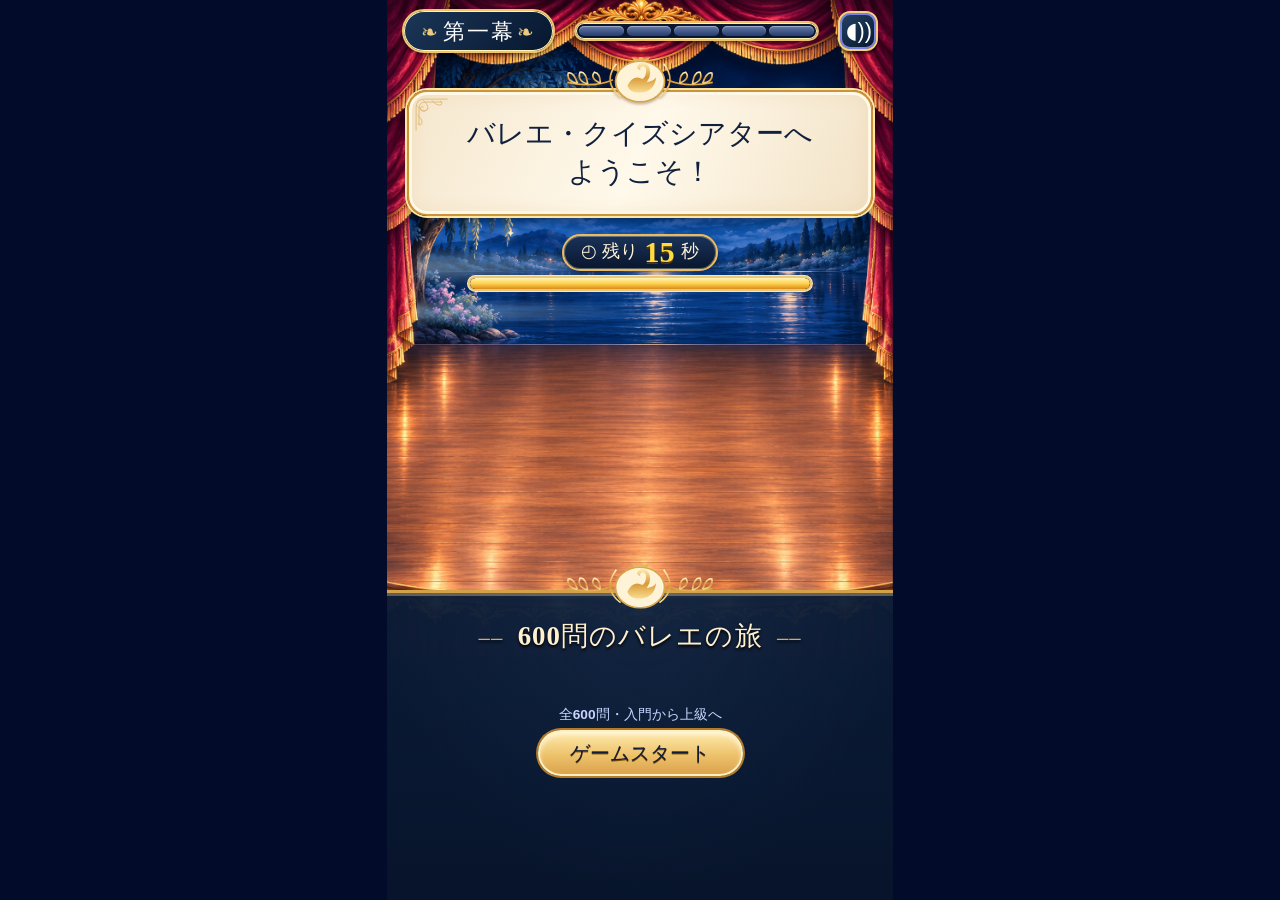
==== app.html @ 8fa4a10e "Staging build v1 part 2: their page (app.html) Co-Authored-By: Claude Opus 5.5 <noreply@anthropic.co" ====
<!doctype html><html lang="ja"><head><meta charset="utf-8"><meta name="viewport" content="width=device-width,initial-scale=1,maximum-scale=1,user-scalable=no,viewport-fit=cover"><title>QuizFall — バレエ・クイズシアター</title><style>
*{box-sizing:border-box}html,body{margin:0;min-height:100%;font-family:GameFont,system-ui,sans-serif}body{display:flex;justify-content:center;background:#030b2b;color:#fff}button{font:inherit;color:inherit;cursor:pointer;touch-action:manipulation}button:focus-visible{outline:3px solid #ffec8c;outline-offset:3px}.game{container-type:inline-size;position:relative;width:min(100%,calc(100svh * .5625));height:100svh;min-height:650px;max-width:720px;overflow:hidden;background:radial-gradient(ellipse at 50% 45%,#1647a7 0,#0b2068 47%,#030c36 100%);isolation:isolate}.game:before{content:'';position:absolute;inset:0;z-index:-1;background-size:cover;background-position:center;opacity:.95}.hud{position:absolute;inset:1.2% 3% auto;height:4.5%;display:flex;align-items:center;gap:4%;z-index:5}.level{white-space:nowrap;font-size:4.1cqw;font-weight:900;letter-spacing:.02em;border:2px solid #ffd878;border-radius:40px;padding:1.2% 3%;background:linear-gradient(#14275f,#070e2f);box-shadow:0 0 0 2px #586fa3,0 0 8px #ffc56155;text-transform:uppercase}.level:before,.level:after{content:'❧';color:#f7cf72;padding:0 3px;font-size:4cqw}.progress{height:50%;flex:1;display:flex;gap:3px;background:#060d36;border:2px solid #aeb4ff;border-radius:20px;padding:3px;box-shadow:0 0 0 2px #3c4b9c,inset 0 2px 3px #000}.progress i{flex:1;background:linear-gradient(#5365b1,#17204e);border-radius:15px;box-shadow:inset 0 1px 1px #ffffff66}.progress i.done{background:linear-gradient(#a5ffff,#00d6ff);box-shadow:0 0 9px #00cfff}.sound{height:100%;aspect-ratio:1;border:2px solid #c5bcff;border-radius:28%;font-family:system-ui;background:linear-gradient(#4f5ccf,#1b1a5c);font-size:4.3cqw;box-shadow:inset 0 0 0 2px #7883e2,0 3px 2px #0008}.question{position:absolute;left:3%;right:3%;top:6.8%;height:12%;z-index:4;display:flex;align-items:center;justify-content:center;text-align:center;color:#07133a;background:linear-gradient(115deg,#dee0f5,#fff 45%,#e1e0f1);border:3px solid #f3c46d;border-radius:4cqw;box-shadow:0 0 0 2px #fef4c3,inset 0 0 0 3px #b8b6cd,0 0 14px #feb44f33;padding:2% 7%;font-size:5.5cqw;line-height:1.35;font-weight:1000;letter-spacing:-.04em}.question:before{content:'◆';position:absolute;top:-2.5cqw;left:calc(50% - 1.8cqw);color:#ffc52c;text-shadow:0 0 2px #a66400,0 0 6px #ffe19b;font-size:4cqw}.timebox{position:absolute;top:20%;height:6%;left:18%;right:18%;z-index:4;display:flex;flex-direction:column;gap:8%;align-items:center}.countdown{font-size:3.6cqw;background:linear-gradient(#213a8b,#091747);border:2px solid #788ee1;border-radius:20px;padding:0 5%;font-weight:900;line-height:1.1;white-space:nowrap;box-shadow:inset 0 1px 1px #c2dbff}.seconds{color:#ffda42;font-size:6cqw;vertical-align:middle;text-shadow:0 2px #563700;margin:0 2px}.timebar{width:100%;height:28%;min-height:10px;background:#081744;border:2px solid #bacbff;border-radius:20px;box-shadow:0 0 0 2px #3b58b0;overflow:hidden;flex-shrink:0}.timebar i{display:block;width:100%;height:100%;background:linear-gradient(#ffff9d,#ffdf00 55%,#ff9d00);border-radius:20px;box-shadow:0 0 10px #ffd400}.world{position:absolute;inset:27% 0 29.7%;touch-action:manipulation}.world canvas{width:100%;height:100%;display:block}.floor-label{position:absolute;transform:translate(-50%,-50%);pointer-events:none;z-index:2;width:8.5cqw;aspect-ratio:1.05;display:grid;place-items:center;color:#fff;background:linear-gradient(135deg,var(--floor-color),#15285b);border:2px solid #bfeaff;border-radius:23%;font-size:5cqw;font-style:italic;font-weight:1000;text-shadow:0 2px 2px #0009;box-shadow:0 0 0 2px #3e73b6,0 4px 0 #173463}.floor-label.selected{border-color:#fff2af;box-shadow:0 0 12px #ffca18,0 0 0 2px #ffca18}.bottom{position:absolute;top:70%;bottom:0;left:0;right:0;z-index:6;background:linear-gradient(#0b1b59ec,#02092ef5);border-top:3px solid #6c76ff;border-radius:5cqw 5cqw 0 0;padding:2% 3%}.bottom-title{text-align:center;font-size:5.2cqw;font-weight:1000;margin:0 0 5%;text-shadow:0 2px 3px #000}.bottom-title:before,.bottom-title:after{content:'──';color:#ffdf69;padding:0 3%;font-size:3cqw}.answers-a11y{display:grid;grid-template-columns:repeat(2,minmax(0,1fr));gap:3cqw 2.5cqw}.answers-a11y button{position:relative;min-width:0;min-height:8cqw;height:13.8cqw;border:2px solid var(--edge);border-radius:3.5cqw;padding:1.5cqw 1.5cqw;display:flex;align-items:center;gap:1.7cqw;background:linear-gradient(145deg,var(--light),var(--base) 45%,var(--dark));box-shadow:inset 0 0 0 3px #ffffff22,inset 0 3px 5px #b8fbff88,0 5px 0 #0005,0 0 8px var(--glow);text-shadow:0 2px 2px #0005;--base:#0960d4;--light:#279dff;--dark:#063e9f;--edge:#69dfff;--glow:#0078ff55}.answers-a11y button:nth-child(2){--base:#9324d6;--light:#ce5bff;--dark:#6215a7;--edge:#d591ff;--glow:#ad29ff55}.answers-a11y button:nth-child(3){--base:#f68d00;--light:#ffc300;--dark:#d55500;--edge:#ffe36e;--glow:#ffb00055}.answers-a11y button:nth-child(4){--base:#0099a7;--light:#00dddf;--dark:#006b83;--edge:#60faff;--glow:#00e1e555}.answer-number{font-family:GameFont,system-ui;flex:0 0 7.8cqw;width:7.8cqw;height:8.2cqw;display:grid;place-items:center;background:#06184199;border:2px solid #ffffff44;border-radius:2cqw;font-size:5.5cqw;box-shadow:inset 0 2px 3px #0005}.answer-text{flex:1;text-align:center;font-weight:1000;line-height:1.15;overflow-wrap:anywhere}.answers-a11y button[aria-pressed=true]{border:3px solid #fff;box-shadow:0 0 0 2px #ffc336,0 0 18px #ffcf50,inset 0 0 0 2px #fff6}.answers-a11y button[aria-pressed=true]:after{content:'選択中';position:absolute;top:-2.6cqw;left:30%;right:30%;border:2px solid #fff;border-radius:12px;background:#bc4d00;color:#fff;font:900 2.8cqw/1.4 system-ui;text-shadow:none}.answers-a11y button:disabled{cursor:default}.status{text-align:center;font:800 2.7cqw/1.4 system-ui;color:#c8d4ff;margin-top:4%;min-height:3.5cqw}.actions{display:flex;justify-content:center;gap:10px;margin-top:1.5%}.gloss{border:2px solid #fff3a4;border-radius:18px;background:linear-gradient(#ffcc30,#ef7800);box-shadow:inset 0 2px 2px #fff8,0 3px 0 #7e4200;color:#fff;font-weight:900;font-size:4cqw;padding:1.5cqw 6cqw;text-shadow:0 1px #885000}.hide{display:none!important}.help{display:none}.result{position:absolute;inset:0;z-index:9;background:#020a31d9;backdrop-filter:blur(3px);display:flex;flex-direction:column;align-items:center;justify-content:center;text-align:center;padding:7%}.result h2{font-size:8cqw;color:#ffe09a;margin:4% 0}.result p{font:700 4cqw/1.8 system-ui}.badge{color:#98d6ff;letter-spacing:.15em;font-size:3cqw}.fallback{font:16px system-ui;padding:30px}.answers-a11y:empty{display:none}.bottom:has(.answers-a11y:empty) .actions{margin-top:12%}.bottom:has(.answers-a11y:empty) .status{margin-top:12%}@media(max-height:650px){.game{width:min(100%,366px)}}
.game:before{background-image:url("[data-uri]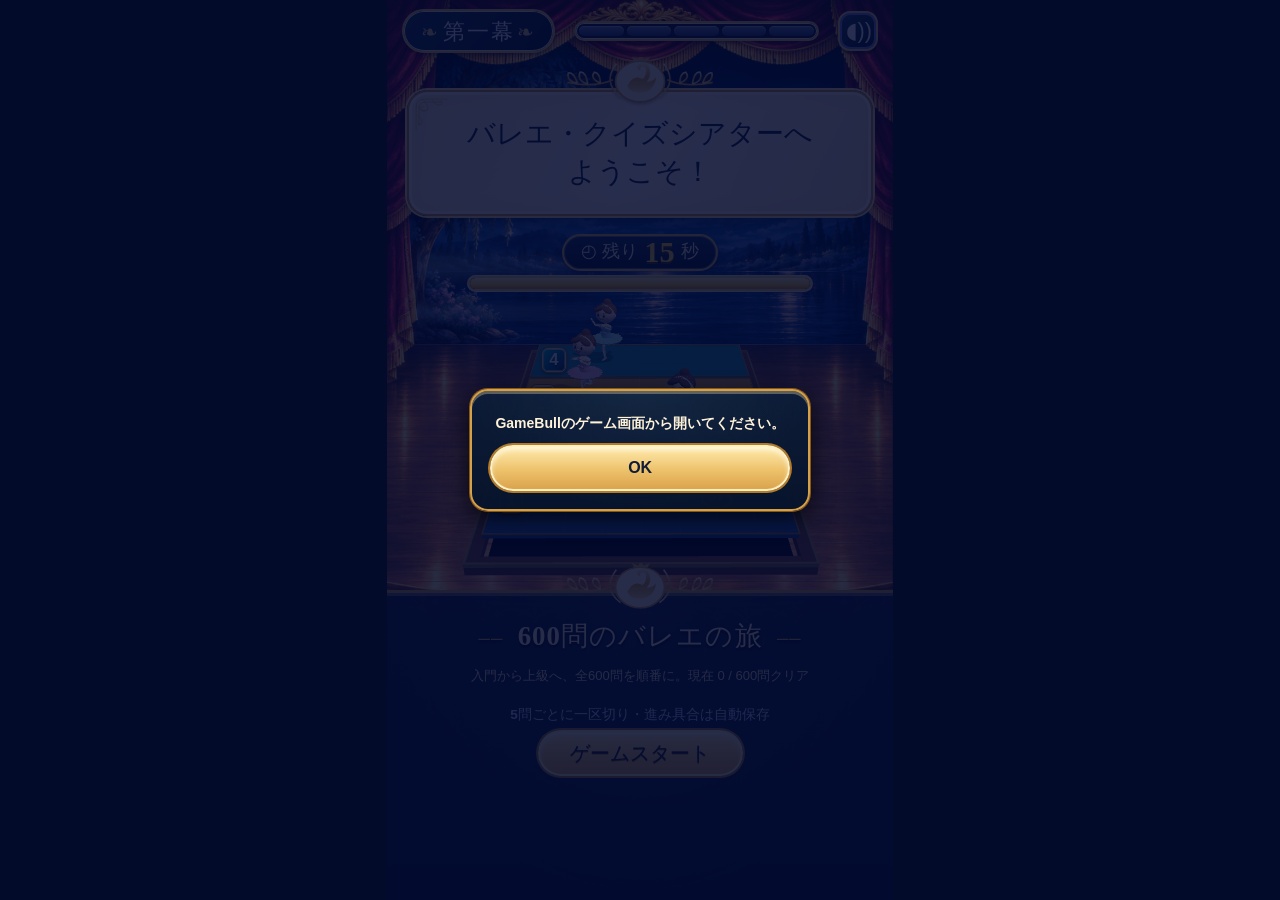
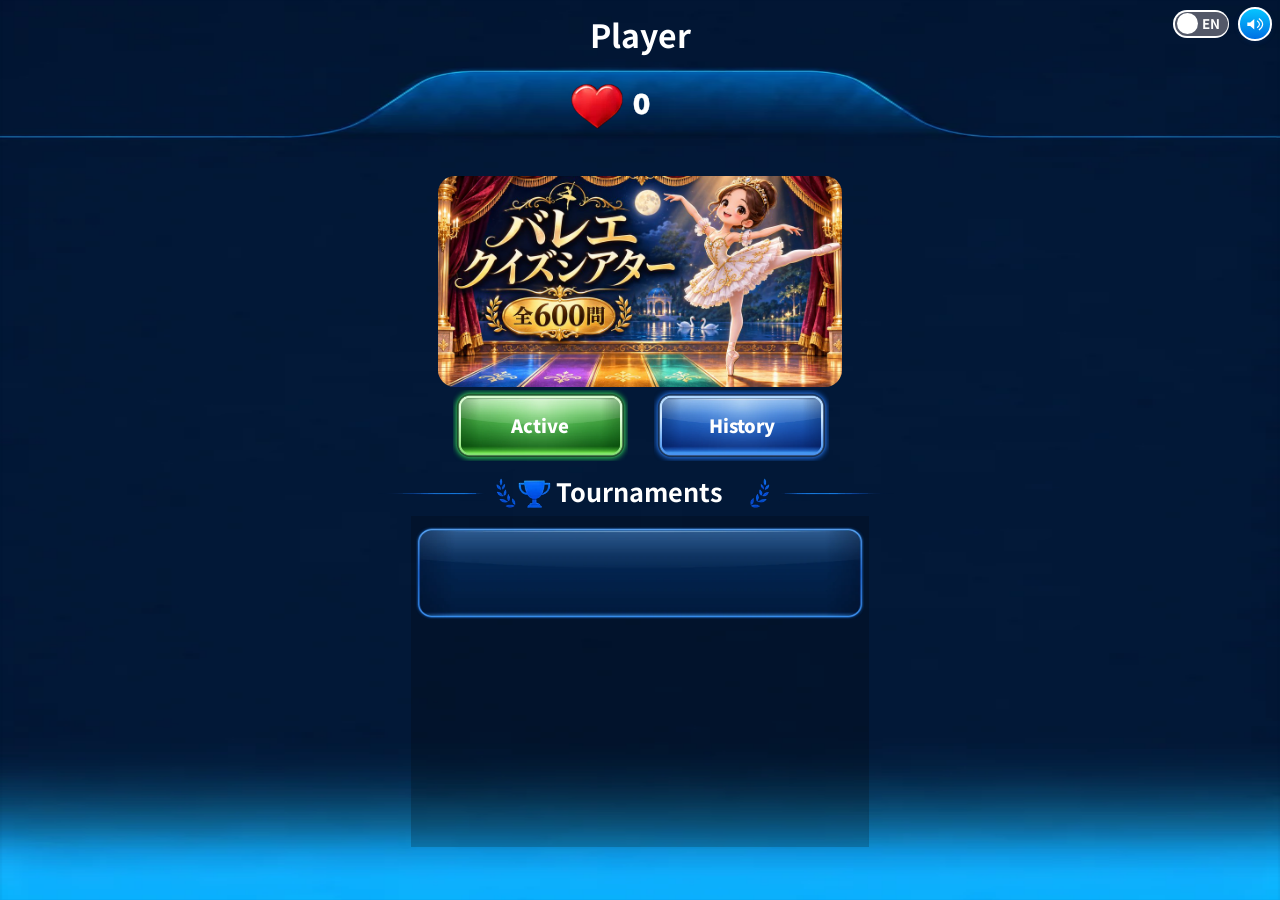
